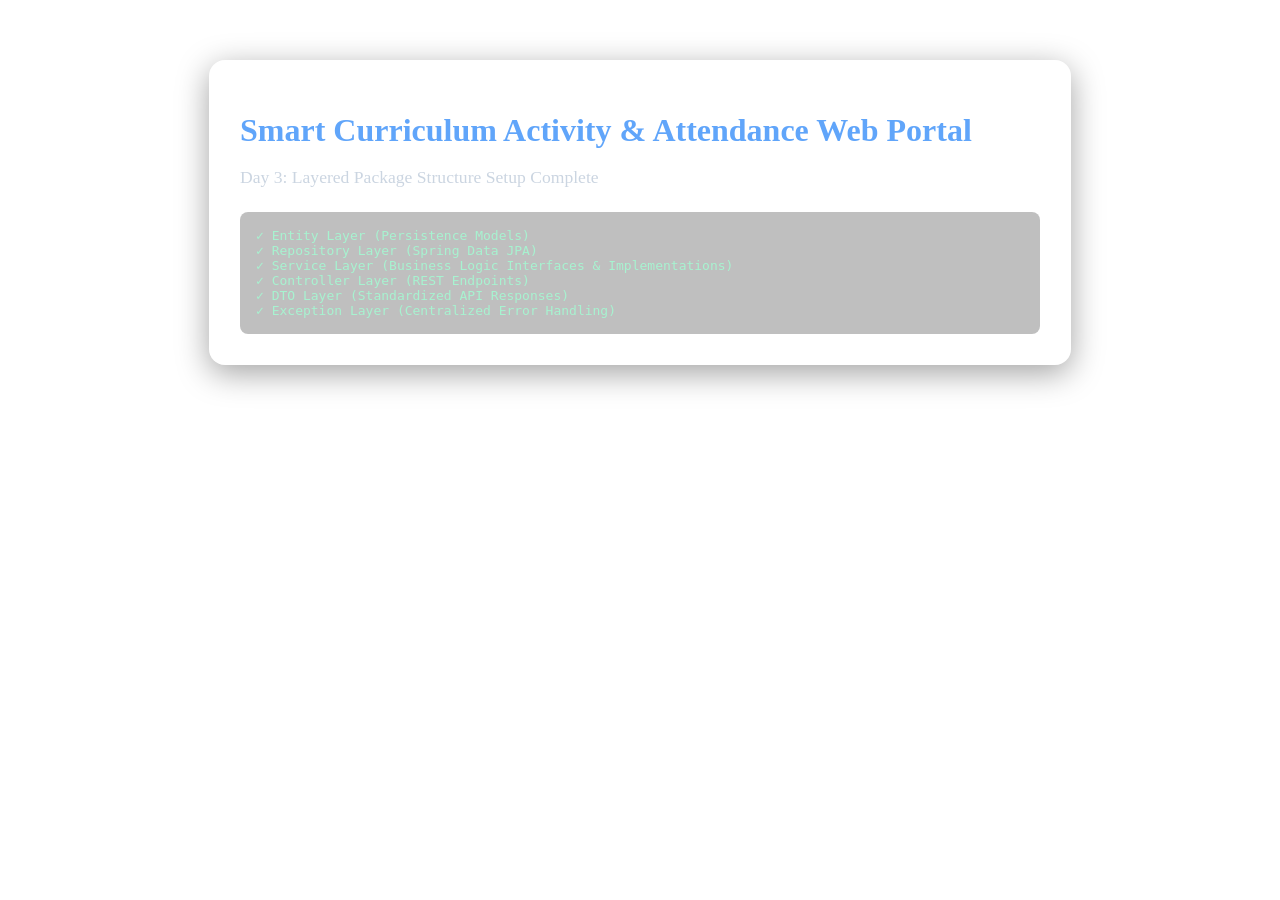
==== src/main/resources/templates/index.html @ 722de060 "Day 3: Spring Boot layered package structure setup" ====
<!DOCTYPE html>
<html lang="en">
<head>
    <meta charset="UTF-8">
    <meta name="viewport" content="width=device-width, initial-scale=1.0">
    <title>Smart Curriculum Activity & Attendance Portal</title>
    <link rel="stylesheet" href="/css/style.css">
</head>
<body>
    <div style="max-width: 800px; margin: 60px auto; padding: 30px; background: rgba(255,255,255,0.06); border-radius: 16px; border: 1px solid rgba(255,255,255,0.15); box-shadow: 0 8px 32px rgba(0,0,0,0.37);">
        <h1 style="color: #60a5fa; margin-bottom: 12px;">Smart Curriculum Activity & Attendance Web Portal</h1>
        <p style="color: #cbd5e1; margin-bottom: 24px; font-size: 1.1rem;">Day 3: Layered Package Structure Setup Complete</p>
        <div style="background: rgba(0,0,0,0.25); padding: 16px; border-radius: 8px; font-family: monospace; color: #a7f3d0;">
            ✓ Entity Layer (Persistence Models)<br>
            ✓ Repository Layer (Spring Data JPA)<br>
            ✓ Service Layer (Business Logic Interfaces & Implementations)<br>
            ✓ Controller Layer (REST Endpoints)<br>
            ✓ DTO Layer (Standardized API Responses)<br>
            ✓ Exception Layer (Centralized Error Handling)
        </div>
    </div>
    <script src="/js/app.js"></script>
</body>
</html>
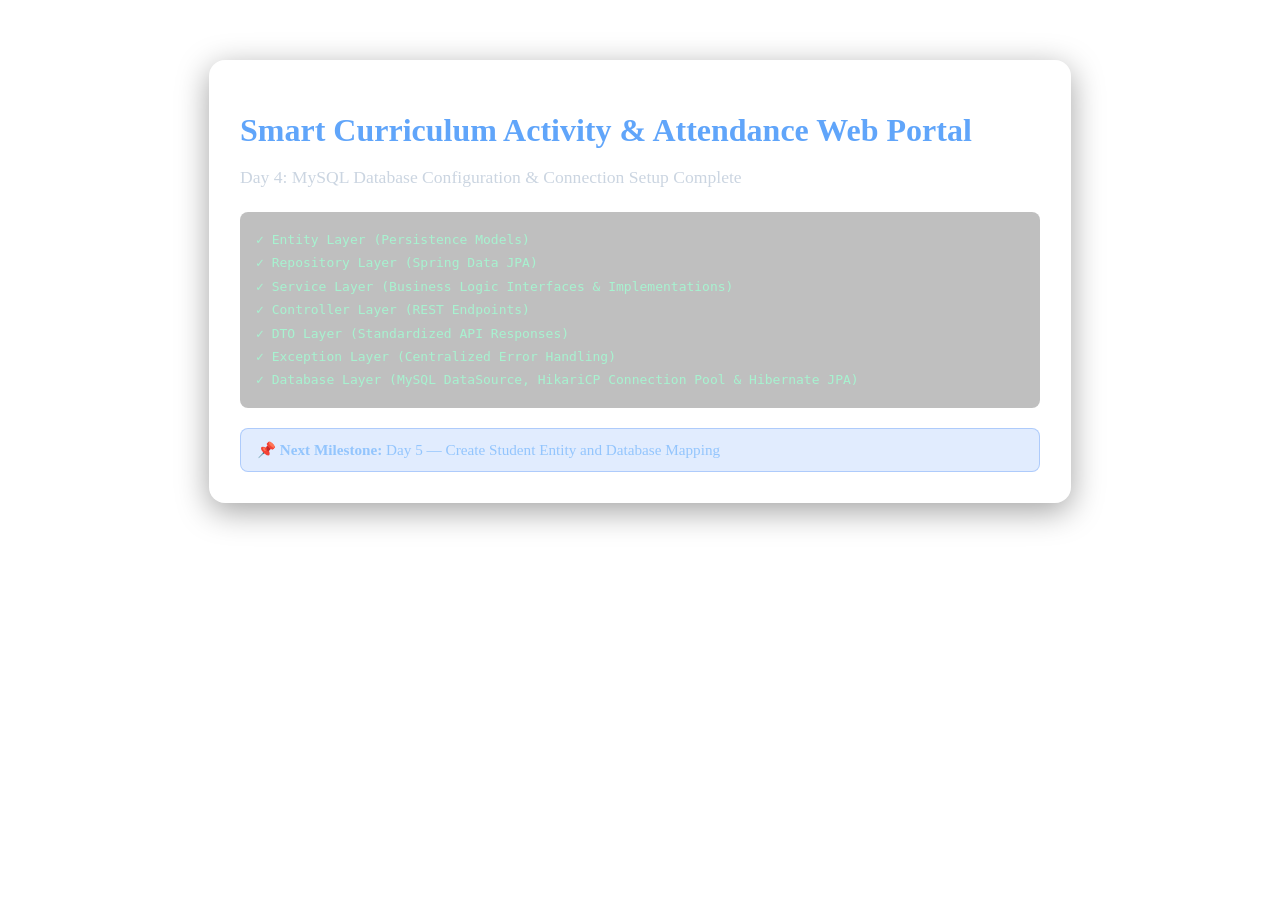
==== commit e428c140: "Day 2:MySQL Database Configuration & Connection Setup" ====
--- a/src/main/resources/templates/index.html
+++ b/src/main/resources/templates/index.html
@@ -9,14 +9,18 @@
 <body>
     <div style="max-width: 800px; margin: 60px auto; padding: 30px; background: rgba(255,255,255,0.06); border-radius: 16px; border: 1px solid rgba(255,255,255,0.15); box-shadow: 0 8px 32px rgba(0,0,0,0.37);">
         <h1 style="color: #60a5fa; margin-bottom: 12px;">Smart Curriculum Activity & Attendance Web Portal</h1>
-        <p style="color: #cbd5e1; margin-bottom: 24px; font-size: 1.1rem;">Day 3: Layered Package Structure Setup Complete</p>
-        <div style="background: rgba(0,0,0,0.25); padding: 16px; border-radius: 8px; font-family: monospace; color: #a7f3d0;">
+        <p style="color: #cbd5e1; margin-bottom: 24px; font-size: 1.1rem;">Day 4: MySQL Database Configuration & Connection Setup Complete</p>
+        <div style="background: rgba(0,0,0,0.25); padding: 16px; border-radius: 8px; font-family: monospace; color: #a7f3d0; line-height: 1.8;">
             ✓ Entity Layer (Persistence Models)<br>
             ✓ Repository Layer (Spring Data JPA)<br>
             ✓ Service Layer (Business Logic Interfaces & Implementations)<br>
             ✓ Controller Layer (REST Endpoints)<br>
             ✓ DTO Layer (Standardized API Responses)<br>
-            ✓ Exception Layer (Centralized Error Handling)
+            ✓ Exception Layer (Centralized Error Handling)<br>
+            ✓ Database Layer (MySQL DataSource, HikariCP Connection Pool & Hibernate JPA)
+        </div>
+        <div style="margin-top: 20px; padding: 12px 16px; background: rgba(59, 130, 246, 0.15); border: 1px solid rgba(59, 130, 246, 0.3); border-radius: 8px; color: #93c5fd; font-size: 0.95rem;">
+            📌 <strong>Next Milestone:</strong> Day 5 — Create Student Entity and Database Mapping
         </div>
     </div>
     <script src="/js/app.js"></script>
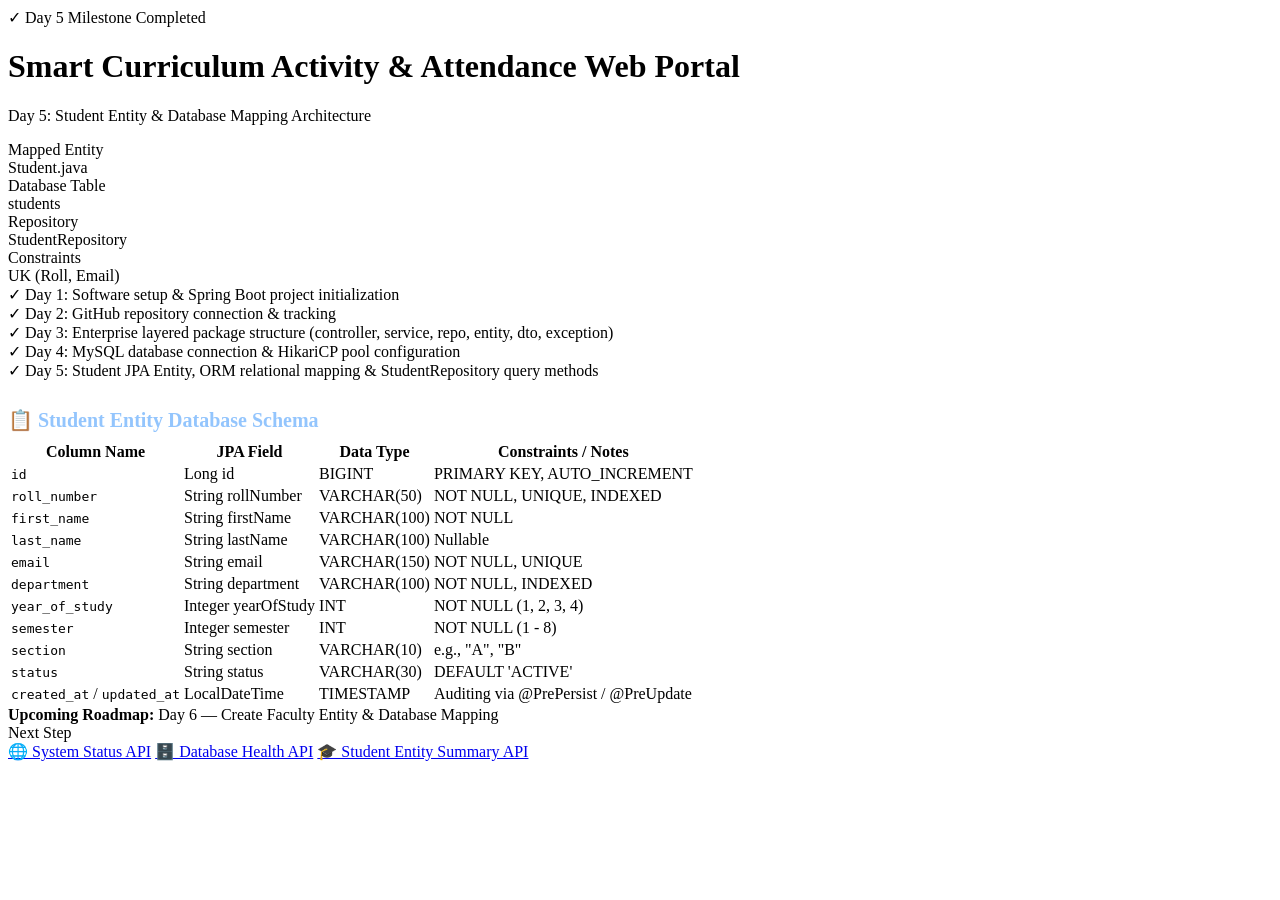
==== commit d06f337f: "Day 5: Create Student Entity and Database Mapping" ====
--- a/src/main/resources/templates/index.html
+++ b/src/main/resources/templates/index.html
@@ -3,24 +3,137 @@
 <head>
     <meta charset="UTF-8">
     <meta name="viewport" content="width=device-width, initial-scale=1.0">
-    <title>Smart Curriculum Activity & Attendance Portal</title>
+    <title>Smart Curriculum Activity & Attendance Portal - Day 5</title>
     <link rel="stylesheet" href="/css/style.css">
 </head>
 <body>
-    <div style="max-width: 800px; margin: 60px auto; padding: 30px; background: rgba(255,255,255,0.06); border-radius: 16px; border: 1px solid rgba(255,255,255,0.15); box-shadow: 0 8px 32px rgba(0,0,0,0.37);">
-        <h1 style="color: #60a5fa; margin-bottom: 12px;">Smart Curriculum Activity & Attendance Web Portal</h1>
-        <p style="color: #cbd5e1; margin-bottom: 24px; font-size: 1.1rem;">Day 4: MySQL Database Configuration & Connection Setup Complete</p>
-        <div style="background: rgba(0,0,0,0.25); padding: 16px; border-radius: 8px; font-family: monospace; color: #a7f3d0; line-height: 1.8;">
-            ✓ Entity Layer (Persistence Models)<br>
-            ✓ Repository Layer (Spring Data JPA)<br>
-            ✓ Service Layer (Business Logic Interfaces & Implementations)<br>
-            ✓ Controller Layer (REST Endpoints)<br>
-            ✓ DTO Layer (Standardized API Responses)<br>
-            ✓ Exception Layer (Centralized Error Handling)<br>
-            ✓ Database Layer (MySQL DataSource, HikariCP Connection Pool & Hibernate JPA)
-        </div>
-        <div style="margin-top: 20px; padding: 12px 16px; background: rgba(59, 130, 246, 0.15); border: 1px solid rgba(59, 130, 246, 0.3); border-radius: 8px; color: #93c5fd; font-size: 0.95rem;">
-            📌 <strong>Next Milestone:</strong> Day 5 — Create Student Entity and Database Mapping
+    <div class="container">
+        <div class="header-card">
+            <span class="badge">✓ Day 5 Milestone Completed</span>
+            <h1 class="portal-title">Smart Curriculum Activity & Attendance Web Portal</h1>
+            <p class="portal-subtitle">Day 5: Student Entity & Database Mapping Architecture</p>
+
+            <div class="stats-grid">
+                <div class="stat-item">
+                    <div class="stat-label">Mapped Entity</div>
+                    <div class="stat-value">Student.java</div>
+                </div>
+                <div class="stat-item">
+                    <div class="stat-label">Database Table</div>
+                    <div class="stat-value">students</div>
+                </div>
+                <div class="stat-item">
+                    <div class="stat-label">Repository</div>
+                    <div class="stat-value">StudentRepository</div>
+                </div>
+                <div class="stat-item">
+                    <div class="stat-label">Constraints</div>
+                    <div class="stat-value">UK (Roll, Email)</div>
+                </div>
+            </div>
+
+            <div class="status-box">
+                ✓ Day 1: Software setup & Spring Boot project initialization<br>
+                ✓ Day 2: GitHub repository connection & tracking<br>
+                ✓ Day 3: Enterprise layered package structure (controller, service, repo, entity, dto, exception)<br>
+                ✓ Day 4: MySQL database connection & HikariCP pool configuration<br>
+                ✓ Day 5: Student JPA Entity, ORM relational mapping & StudentRepository query methods
+            </div>
+
+            <h2 style="font-size: 1.25rem; color: #93c5fd; margin-top: 28px; margin-bottom: 8px;">📋 Student Entity Database Schema</h2>
+            <div class="schema-table-wrapper">
+                <table class="schema-table">
+                    <thead>
+                        <tr>
+                            <th>Column Name</th>
+                            <th>JPA Field</th>
+                            <th>Data Type</th>
+                            <th>Constraints / Notes</th>
+                        </tr>
+                    </thead>
+                    <tbody>
+                        <tr>
+                            <td><code>id</code></td>
+                            <td>Long id</td>
+                            <td><span class="chip-type">BIGINT</span></td>
+                            <td><span class="chip-constraint">PRIMARY KEY, AUTO_INCREMENT</span></td>
+                        </tr>
+                        <tr>
+                            <td><code>roll_number</code></td>
+                            <td>String rollNumber</td>
+                            <td><span class="chip-type">VARCHAR(50)</span></td>
+                            <td><span class="chip-constraint">NOT NULL, UNIQUE, INDEXED</span></td>
+                        </tr>
+                        <tr>
+                            <td><code>first_name</code></td>
+                            <td>String firstName</td>
+                            <td><span class="chip-type">VARCHAR(100)</span></td>
+                            <td><span class="chip-constraint">NOT NULL</span></td>
+                        </tr>
+                        <tr>
+                            <td><code>last_name</code></td>
+                            <td>String lastName</td>
+                            <td><span class="chip-type">VARCHAR(100)</span></td>
+                            <td>Nullable</td>
+                        </tr>
+                        <tr>
+                            <td><code>email</code></td>
+                            <td>String email</td>
+                            <td><span class="chip-type">VARCHAR(150)</span></td>
+                            <td><span class="chip-constraint">NOT NULL, UNIQUE</span></td>
+                        </tr>
+                        <tr>
+                            <td><code>department</code></td>
+                            <td>String department</td>
+                            <td><span class="chip-type">VARCHAR(100)</span></td>
+                            <td><span class="chip-constraint">NOT NULL, INDEXED</span></td>
+                        </tr>
+                        <tr>
+                            <td><code>year_of_study</code></td>
+                            <td>Integer yearOfStudy</td>
+                            <td><span class="chip-type">INT</span></td>
+                            <td><span class="chip-constraint">NOT NULL</span> (1, 2, 3, 4)</td>
+                        </tr>
+                        <tr>
+                            <td><code>semester</code></td>
+                            <td>Integer semester</td>
+                            <td><span class="chip-type">INT</span></td>
+                            <td><span class="chip-constraint">NOT NULL</span> (1 - 8)</td>
+                        </tr>
+                        <tr>
+                            <td><code>section</code></td>
+                            <td>String section</td>
+                            <td><span class="chip-type">VARCHAR(10)</span></td>
+                            <td>e.g., "A", "B"</td>
+                        </tr>
+                        <tr>
+                            <td><code>status</code></td>
+                            <td>String status</td>
+                            <td><span class="chip-type">VARCHAR(30)</span></td>
+                            <td>DEFAULT 'ACTIVE'</td>
+                        </tr>
+                        <tr>
+                            <td><code>created_at</code> / <code>updated_at</code></td>
+                            <td>LocalDateTime</td>
+                            <td><span class="chip-type">TIMESTAMP</span></td>
+                            <td>Auditing via @PrePersist / @PreUpdate</td>
+                        </tr>
+                    </tbody>
+                </table>
+            </div>
+
+            <div class="next-step-box">
+                <div>
+                    <strong>Upcoming Roadmap:</strong> Day 6 — Create Faculty Entity & Database Mapping
+                </div>
+                <span class="badge badge-next">Next Step</span>
+            </div>
+
+            <div class="api-links">
+                <a class="api-link-btn" href="/api/status" target="_blank">🌐 System Status API</a>
+                <a class="api-link-btn" href="/api/db-status" target="_blank">🗄️ Database Health API</a>
+                <a class="api-link-btn" href="/api/students/summary" target="_blank">🎓 Student Entity Summary API</a>
+            </div>
         </div>
     </div>
     <script src="/js/app.js"></script>
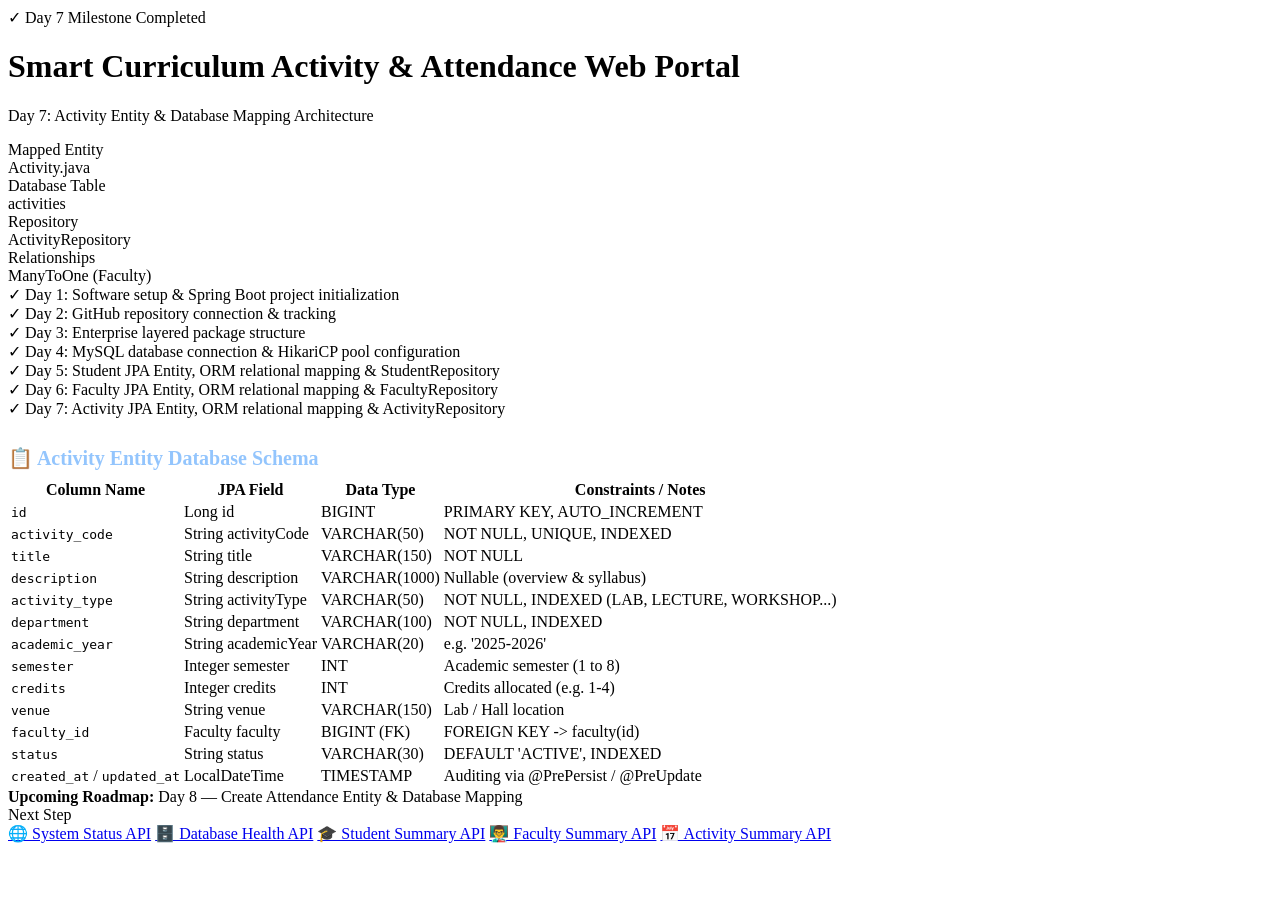
==== commit 42148160: "Day 6: Create Faculty entity and database mapping" ====
--- a/src/main/resources/templates/index.html
+++ b/src/main/resources/templates/index.html
@@ -3,44 +3,46 @@
 <head>
     <meta charset="UTF-8">
     <meta name="viewport" content="width=device-width, initial-scale=1.0">
-    <title>Smart Curriculum Activity & Attendance Portal - Day 5</title>
+    <title>Smart Curriculum Activity & Attendance Portal - Day 7</title>
     <link rel="stylesheet" href="/css/style.css">
 </head>
 <body>
     <div class="container">
         <div class="header-card">
-            <span class="badge">✓ Day 5 Milestone Completed</span>
+            <span class="badge">✓ Day 7 Milestone Completed</span>
             <h1 class="portal-title">Smart Curriculum Activity & Attendance Web Portal</h1>
-            <p class="portal-subtitle">Day 5: Student Entity & Database Mapping Architecture</p>
+            <p class="portal-subtitle">Day 7: Activity Entity & Database Mapping Architecture</p>
 
             <div class="stats-grid">
                 <div class="stat-item">
                     <div class="stat-label">Mapped Entity</div>
-                    <div class="stat-value">Student.java</div>
+                    <div class="stat-value">Activity.java</div>
                 </div>
                 <div class="stat-item">
                     <div class="stat-label">Database Table</div>
-                    <div class="stat-value">students</div>
+                    <div class="stat-value">activities</div>
                 </div>
                 <div class="stat-item">
                     <div class="stat-label">Repository</div>
-                    <div class="stat-value">StudentRepository</div>
+                    <div class="stat-value">ActivityRepository</div>
                 </div>
                 <div class="stat-item">
-                    <div class="stat-label">Constraints</div>
-                    <div class="stat-value">UK (Roll, Email)</div>
+                    <div class="stat-label">Relationships</div>
+                    <div class="stat-value">ManyToOne (Faculty)</div>
                 </div>
             </div>
 
             <div class="status-box">
                 ✓ Day 1: Software setup & Spring Boot project initialization<br>
                 ✓ Day 2: GitHub repository connection & tracking<br>
-                ✓ Day 3: Enterprise layered package structure (controller, service, repo, entity, dto, exception)<br>
+                ✓ Day 3: Enterprise layered package structure<br>
                 ✓ Day 4: MySQL database connection & HikariCP pool configuration<br>
-                ✓ Day 5: Student JPA Entity, ORM relational mapping & StudentRepository query methods
+                ✓ Day 5: Student JPA Entity, ORM relational mapping & StudentRepository<br>
+                ✓ Day 6: Faculty JPA Entity, ORM relational mapping & FacultyRepository<br>
+                ✓ Day 7: Activity JPA Entity, ORM relational mapping & ActivityRepository
             </div>
 
-            <h2 style="font-size: 1.25rem; color: #93c5fd; margin-top: 28px; margin-bottom: 8px;">📋 Student Entity Database Schema</h2>
+            <h2 style="font-size: 1.25rem; color: #93c5fd; margin-top: 28px; margin-bottom: 8px;">📋 Activity Entity Database Schema</h2>
             <div class="schema-table-wrapper">
                 <table class="schema-table">
                     <thead>
@@ -59,28 +61,28 @@
                             <td><span class="chip-constraint">PRIMARY KEY, AUTO_INCREMENT</span></td>
                         </tr>
                         <tr>
-                            <td><code>roll_number</code></td>
-                            <td>String rollNumber</td>
+                            <td><code>activity_code</code></td>
+                            <td>String activityCode</td>
                             <td><span class="chip-type">VARCHAR(50)</span></td>
                             <td><span class="chip-constraint">NOT NULL, UNIQUE, INDEXED</span></td>
                         </tr>
                         <tr>
-                            <td><code>first_name</code></td>
-                            <td>String firstName</td>
-                            <td><span class="chip-type">VARCHAR(100)</span></td>
+                            <td><code>title</code></td>
+                            <td>String title</td>
+                            <td><span class="chip-type">VARCHAR(150)</span></td>
                             <td><span class="chip-constraint">NOT NULL</span></td>
                         </tr>
                         <tr>
-                            <td><code>last_name</code></td>
-                            <td>String lastName</td>
-                            <td><span class="chip-type">VARCHAR(100)</span></td>
-                            <td>Nullable</td>
+                            <td><code>description</code></td>
+                            <td>String description</td>
+                            <td><span class="chip-type">VARCHAR(1000)</span></td>
+                            <td>Nullable (overview & syllabus)</td>
                         </tr>
                         <tr>
-                            <td><code>email</code></td>
-                            <td>String email</td>
-                            <td><span class="chip-type">VARCHAR(150)</span></td>
-                            <td><span class="chip-constraint">NOT NULL, UNIQUE</span></td>
+                            <td><code>activity_type</code></td>
+                            <td>String activityType</td>
+                            <td><span class="chip-type">VARCHAR(50)</span></td>
+                            <td><span class="chip-constraint">NOT NULL, INDEXED</span> (LAB, LECTURE, WORKSHOP...)</td>
                         </tr>
                         <tr>
                             <td><code>department</code></td>
@@ -89,28 +91,40 @@
                             <td><span class="chip-constraint">NOT NULL, INDEXED</span></td>
                         </tr>
                         <tr>
-                            <td><code>year_of_study</code></td>
-                            <td>Integer yearOfStudy</td>
-                            <td><span class="chip-type">INT</span></td>
-                            <td><span class="chip-constraint">NOT NULL</span> (1, 2, 3, 4)</td>
+                            <td><code>academic_year</code></td>
+                            <td>String academicYear</td>
+                            <td><span class="chip-type">VARCHAR(20)</span></td>
+                            <td>e.g. '2025-2026'</td>
                         </tr>
                         <tr>
                             <td><code>semester</code></td>
                             <td>Integer semester</td>
                             <td><span class="chip-type">INT</span></td>
-                            <td><span class="chip-constraint">NOT NULL</span> (1 - 8)</td>
+                            <td>Academic semester (1 to 8)</td>
                         </tr>
                         <tr>
-                            <td><code>section</code></td>
-                            <td>String section</td>
-                            <td><span class="chip-type">VARCHAR(10)</span></td>
-                            <td>e.g., "A", "B"</td>
+                            <td><code>credits</code></td>
+                            <td>Integer credits</td>
+                            <td><span class="chip-type">INT</span></td>
+                            <td>Credits allocated (e.g. 1-4)</td>
+                        </tr>
+                        <tr>
+                            <td><code>venue</code></td>
+                            <td>String venue</td>
+                            <td><span class="chip-type">VARCHAR(150)</span></td>
+                            <td>Lab / Hall location</td>
+                        </tr>
+                        <tr>
+                            <td><code>faculty_id</code></td>
+                            <td>Faculty faculty</td>
+                            <td><span class="chip-type">BIGINT (FK)</span></td>
+                            <td><span class="chip-constraint">FOREIGN KEY -&gt; faculty(id)</span></td>
                         </tr>
                         <tr>
                             <td><code>status</code></td>
                             <td>String status</td>
                             <td><span class="chip-type">VARCHAR(30)</span></td>
-                            <td>DEFAULT 'ACTIVE'</td>
+                            <td>DEFAULT 'ACTIVE', INDEXED</td>
                         </tr>
                         <tr>
                             <td><code>created_at</code> / <code>updated_at</code></td>
@@ -124,7 +138,7 @@
 
             <div class="next-step-box">
                 <div>
-                    <strong>Upcoming Roadmap:</strong> Day 6 — Create Faculty Entity & Database Mapping
+                    <strong>Upcoming Roadmap:</strong> Day 8 — Create Attendance Entity & Database Mapping
                 </div>
                 <span class="badge badge-next">Next Step</span>
             </div>
@@ -132,7 +146,9 @@
             <div class="api-links">
                 <a class="api-link-btn" href="/api/status" target="_blank">🌐 System Status API</a>
                 <a class="api-link-btn" href="/api/db-status" target="_blank">🗄️ Database Health API</a>
-                <a class="api-link-btn" href="/api/students/summary" target="_blank">🎓 Student Entity Summary API</a>
+                <a class="api-link-btn" href="/api/students/summary" target="_blank">🎓 Student Summary API</a>
+                <a class="api-link-btn" href="/api/faculty/summary" target="_blank">👨‍🏫 Faculty Summary API</a>
+                <a class="api-link-btn" href="/api/activities/summary" target="_blank">📅 Activity Summary API</a>
             </div>
         </div>
     </div>
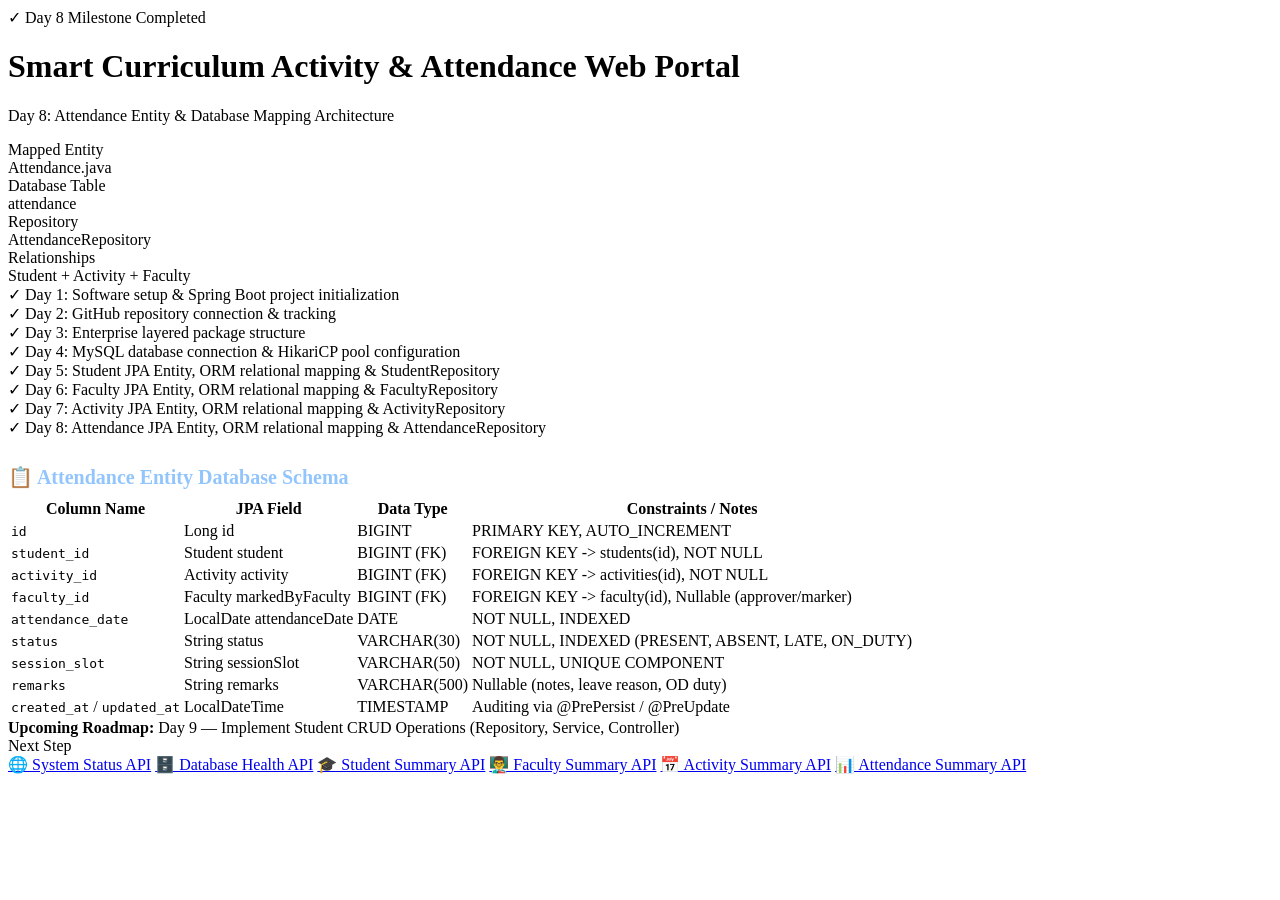
==== commit e39781a0: "Day 7: Activity Entity & Database Mapping" ====
--- a/src/main/resources/templates/index.html
+++ b/src/main/resources/templates/index.html
@@ -3,32 +3,32 @@
 <head>
     <meta charset="UTF-8">
     <meta name="viewport" content="width=device-width, initial-scale=1.0">
-    <title>Smart Curriculum Activity & Attendance Portal - Day 7</title>
+    <title>Smart Curriculum Activity & Attendance Portal - Day 8</title>
     <link rel="stylesheet" href="/css/style.css">
 </head>
 <body>
     <div class="container">
         <div class="header-card">
-            <span class="badge">✓ Day 7 Milestone Completed</span>
+            <span class="badge">✓ Day 8 Milestone Completed</span>
             <h1 class="portal-title">Smart Curriculum Activity & Attendance Web Portal</h1>
-            <p class="portal-subtitle">Day 7: Activity Entity & Database Mapping Architecture</p>
+            <p class="portal-subtitle">Day 8: Attendance Entity & Database Mapping Architecture</p>
 
             <div class="stats-grid">
                 <div class="stat-item">
                     <div class="stat-label">Mapped Entity</div>
-                    <div class="stat-value">Activity.java</div>
+                    <div class="stat-value">Attendance.java</div>
                 </div>
                 <div class="stat-item">
                     <div class="stat-label">Database Table</div>
-                    <div class="stat-value">activities</div>
+                    <div class="stat-value">attendance</div>
                 </div>
                 <div class="stat-item">
                     <div class="stat-label">Repository</div>
-                    <div class="stat-value">ActivityRepository</div>
+                    <div class="stat-value">AttendanceRepository</div>
                 </div>
                 <div class="stat-item">
                     <div class="stat-label">Relationships</div>
-                    <div class="stat-value">ManyToOne (Faculty)</div>
+                    <div class="stat-value">Student + Activity + Faculty</div>
                 </div>
             </div>
 
@@ -39,10 +39,11 @@
                 ✓ Day 4: MySQL database connection & HikariCP pool configuration<br>
                 ✓ Day 5: Student JPA Entity, ORM relational mapping & StudentRepository<br>
                 ✓ Day 6: Faculty JPA Entity, ORM relational mapping & FacultyRepository<br>
-                ✓ Day 7: Activity JPA Entity, ORM relational mapping & ActivityRepository
+                ✓ Day 7: Activity JPA Entity, ORM relational mapping & ActivityRepository<br>
+                ✓ Day 8: Attendance JPA Entity, ORM relational mapping & AttendanceRepository
             </div>
 
-            <h2 style="font-size: 1.25rem; color: #93c5fd; margin-top: 28px; margin-bottom: 8px;">📋 Activity Entity Database Schema</h2>
+            <h2 style="font-size: 1.25rem; color: #93c5fd; margin-top: 28px; margin-bottom: 8px;">📋 Attendance Entity Database Schema</h2>
             <div class="schema-table-wrapper">
                 <table class="schema-table">
                     <thead>
@@ -61,70 +62,46 @@
                             <td><span class="chip-constraint">PRIMARY KEY, AUTO_INCREMENT</span></td>
                         </tr>
                         <tr>
-                            <td><code>activity_code</code></td>
-                            <td>String activityCode</td>
-                            <td><span class="chip-type">VARCHAR(50)</span></td>
-                            <td><span class="chip-constraint">NOT NULL, UNIQUE, INDEXED</span></td>
+                            <td><code>student_id</code></td>
+                            <td>Student student</td>
+                            <td><span class="chip-type">BIGINT (FK)</span></td>
+                            <td><span class="chip-constraint">FOREIGN KEY -&gt; students(id), NOT NULL</span></td>
                         </tr>
                         <tr>
-                            <td><code>title</code></td>
-                            <td>String title</td>
-                            <td><span class="chip-type">VARCHAR(150)</span></td>
-                            <td><span class="chip-constraint">NOT NULL</span></td>
-                        </tr>
-                        <tr>
-                            <td><code>description</code></td>
-                            <td>String description</td>
-                            <td><span class="chip-type">VARCHAR(1000)</span></td>
-                            <td>Nullable (overview & syllabus)</td>
-                        </tr>
-                        <tr>
-                            <td><code>activity_type</code></td>
-                            <td>String activityType</td>
-                            <td><span class="chip-type">VARCHAR(50)</span></td>
-                            <td><span class="chip-constraint">NOT NULL, INDEXED</span> (LAB, LECTURE, WORKSHOP...)</td>
-                        </tr>
-                        <tr>
-                            <td><code>department</code></td>
-                            <td>String department</td>
-                            <td><span class="chip-type">VARCHAR(100)</span></td>
-                            <td><span class="chip-constraint">NOT NULL, INDEXED</span></td>
-                        </tr>
-                        <tr>
-                            <td><code>academic_year</code></td>
-                            <td>String academicYear</td>
-                            <td><span class="chip-type">VARCHAR(20)</span></td>
-                            <td>e.g. '2025-2026'</td>
-                        </tr>
-                        <tr>
-                            <td><code>semester</code></td>
-                            <td>Integer semester</td>
-                            <td><span class="chip-type">INT</span></td>
-                            <td>Academic semester (1 to 8)</td>
-                        </tr>
-                        <tr>
-                            <td><code>credits</code></td>
-                            <td>Integer credits</td>
-                            <td><span class="chip-type">INT</span></td>
-                            <td>Credits allocated (e.g. 1-4)</td>
-                        </tr>
-                        <tr>
-                            <td><code>venue</code></td>
-                            <td>String venue</td>
-                            <td><span class="chip-type">VARCHAR(150)</span></td>
-                            <td>Lab / Hall location</td>
+                            <td><code>activity_id</code></td>
+                            <td>Activity activity</td>
+                            <td><span class="chip-type">BIGINT (FK)</span></td>
+                            <td><span class="chip-constraint">FOREIGN KEY -&gt; activities(id), NOT NULL</span></td>
                         </tr>
                         <tr>
                             <td><code>faculty_id</code></td>
-                            <td>Faculty faculty</td>
+                            <td>Faculty markedByFaculty</td>
                             <td><span class="chip-type">BIGINT (FK)</span></td>
-                            <td><span class="chip-constraint">FOREIGN KEY -&gt; faculty(id)</span></td>
+                            <td>FOREIGN KEY -&gt; faculty(id), Nullable (approver/marker)</td>
+                        </tr>
+                        <tr>
+                            <td><code>attendance_date</code></td>
+                            <td>LocalDate attendanceDate</td>
+                            <td><span class="chip-type">DATE</span></td>
+                            <td><span class="chip-constraint">NOT NULL, INDEXED</span></td>
                         </tr>
                         <tr>
                             <td><code>status</code></td>
                             <td>String status</td>
                             <td><span class="chip-type">VARCHAR(30)</span></td>
-                            <td>DEFAULT 'ACTIVE', INDEXED</td>
+                            <td><span class="chip-constraint">NOT NULL, INDEXED</span> (PRESENT, ABSENT, LATE, ON_DUTY)</td>
+                        </tr>
+                        <tr>
+                            <td><code>session_slot</code></td>
+                            <td>String sessionSlot</td>
+                            <td><span class="chip-type">VARCHAR(50)</span></td>
+                            <td><span class="chip-constraint">NOT NULL, UNIQUE COMPONENT</span></td>
+                        </tr>
+                        <tr>
+                            <td><code>remarks</code></td>
+                            <td>String remarks</td>
+                            <td><span class="chip-type">VARCHAR(500)</span></td>
+                            <td>Nullable (notes, leave reason, OD duty)</td>
                         </tr>
                         <tr>
                             <td><code>created_at</code> / <code>updated_at</code></td>
@@ -138,7 +115,7 @@
 
             <div class="next-step-box">
                 <div>
-                    <strong>Upcoming Roadmap:</strong> Day 8 — Create Attendance Entity & Database Mapping
+                    <strong>Upcoming Roadmap:</strong> Day 9 — Implement Student CRUD Operations (Repository, Service, Controller)
                 </div>
                 <span class="badge badge-next">Next Step</span>
             </div>
@@ -149,6 +126,7 @@
                 <a class="api-link-btn" href="/api/students/summary" target="_blank">🎓 Student Summary API</a>
                 <a class="api-link-btn" href="/api/faculty/summary" target="_blank">👨‍🏫 Faculty Summary API</a>
                 <a class="api-link-btn" href="/api/activities/summary" target="_blank">📅 Activity Summary API</a>
+                <a class="api-link-btn" href="/api/attendance/summary" target="_blank">📊 Attendance Summary API</a>
             </div>
         </div>
     </div>
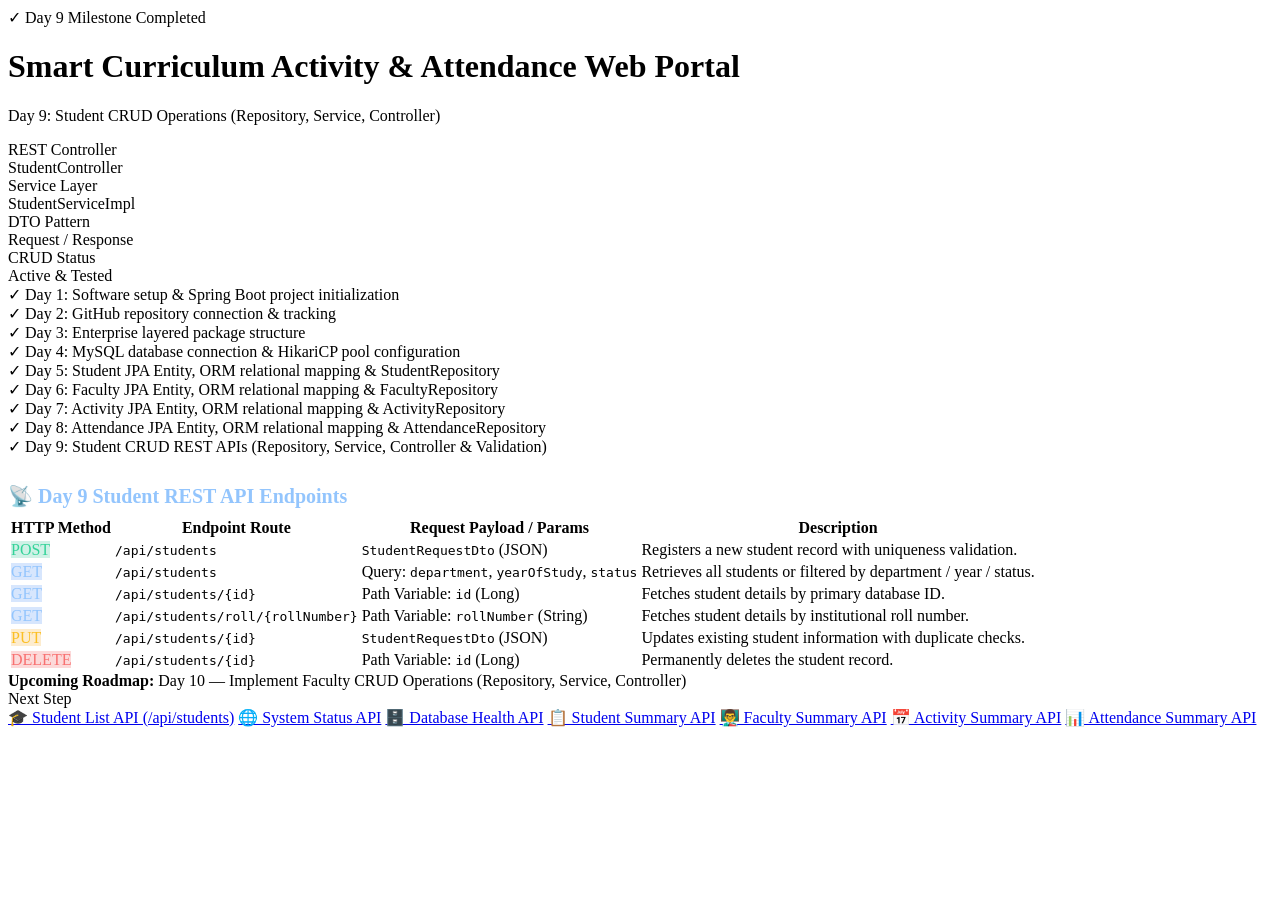
==== commit 3868b220: "Day 8: Attendence entity and database mapping" ====
--- a/src/main/resources/templates/index.html
+++ b/src/main/resources/templates/index.html
@@ -3,111 +3,94 @@
 <head>
     <meta charset="UTF-8">
     <meta name="viewport" content="width=device-width, initial-scale=1.0">
-    <title>Smart Curriculum Activity & Attendance Portal - Day 8</title>
+    <title>Smart Curriculum Activity & Attendance Portal - Day 9</title>
     <link rel="stylesheet" href="/css/style.css">
 </head>
 <body>
     <div class="container">
         <div class="header-card">
-            <span class="badge">✓ Day 8 Milestone Completed</span>
+            <span class="badge">✓ Day 9 Milestone Completed</span>
             <h1 class="portal-title">Smart Curriculum Activity & Attendance Web Portal</h1>
-            <p class="portal-subtitle">Day 8: Attendance Entity & Database Mapping Architecture</p>
+            <p class="portal-subtitle">Day 9: Student CRUD Operations (Repository, Service, Controller)</p>
 
             <div class="stats-grid">
                 <div class="stat-item">
-                    <div class="stat-label">Mapped Entity</div>
-                    <div class="stat-value">Attendance.java</div>
+                    <div class="stat-label">REST Controller</div>
+                    <div class="stat-value">StudentController</div>
                 </div>
                 <div class="stat-item">
-                    <div class="stat-label">Database Table</div>
-                    <div class="stat-value">attendance</div>
+                    <div class="stat-label">Service Layer</div>
+                    <div class="stat-value">StudentServiceImpl</div>
                 </div>
                 <div class="stat-item">
-                    <div class="stat-label">Repository</div>
-                    <div class="stat-value">AttendanceRepository</div>
+                    <div class="stat-label">DTO Pattern</div>
+                    <div class="stat-value">Request / Response</div>
                 </div>
                 <div class="stat-item">
-                    <div class="stat-label">Relationships</div>
-                    <div class="stat-value">Student + Activity + Faculty</div>
+                    <div class="stat-label">CRUD Status</div>
+                    <div class="stat-value">Active &amp; Tested</div>
                 </div>
             </div>
 
             <div class="status-box">
-                ✓ Day 1: Software setup & Spring Boot project initialization<br>
-                ✓ Day 2: GitHub repository connection & tracking<br>
+                ✓ Day 1: Software setup &amp; Spring Boot project initialization<br>
+                ✓ Day 2: GitHub repository connection &amp; tracking<br>
                 ✓ Day 3: Enterprise layered package structure<br>
-                ✓ Day 4: MySQL database connection & HikariCP pool configuration<br>
-                ✓ Day 5: Student JPA Entity, ORM relational mapping & StudentRepository<br>
-                ✓ Day 6: Faculty JPA Entity, ORM relational mapping & FacultyRepository<br>
-                ✓ Day 7: Activity JPA Entity, ORM relational mapping & ActivityRepository<br>
-                ✓ Day 8: Attendance JPA Entity, ORM relational mapping & AttendanceRepository
+                ✓ Day 4: MySQL database connection &amp; HikariCP pool configuration<br>
+                ✓ Day 5: Student JPA Entity, ORM relational mapping &amp; StudentRepository<br>
+                ✓ Day 6: Faculty JPA Entity, ORM relational mapping &amp; FacultyRepository<br>
+                ✓ Day 7: Activity JPA Entity, ORM relational mapping &amp; ActivityRepository<br>
+                ✓ Day 8: Attendance JPA Entity, ORM relational mapping &amp; AttendanceRepository<br>
+                ✓ Day 9: Student CRUD REST APIs (Repository, Service, Controller &amp; Validation)
             </div>
 
-            <h2 style="font-size: 1.25rem; color: #93c5fd; margin-top: 28px; margin-bottom: 8px;">📋 Attendance Entity Database Schema</h2>
+            <h2 style="font-size: 1.25rem; color: #93c5fd; margin-top: 28px; margin-bottom: 8px;">📡 Day 9 Student REST API Endpoints</h2>
             <div class="schema-table-wrapper">
                 <table class="schema-table">
                     <thead>
                         <tr>
-                            <th>Column Name</th>
-                            <th>JPA Field</th>
-                            <th>Data Type</th>
-                            <th>Constraints / Notes</th>
+                            <th>HTTP Method</th>
+                            <th>Endpoint Route</th>
+                            <th>Request Payload / Params</th>
+                            <th>Description</th>
                         </tr>
                     </thead>
                     <tbody>
                         <tr>
-                            <td><code>id</code></td>
-                            <td>Long id</td>
-                            <td><span class="chip-type">BIGINT</span></td>
-                            <td><span class="chip-constraint">PRIMARY KEY, AUTO_INCREMENT</span></td>
+                            <td><span class="chip-type" style="background: rgba(16, 185, 129, 0.2); color: #34d399;">POST</span></td>
+                            <td><code>/api/students</code></td>
+                            <td><code>StudentRequestDto</code> (JSON)</td>
+                            <td>Registers a new student record with uniqueness validation.</td>
                         </tr>
                         <tr>
-                            <td><code>student_id</code></td>
-                            <td>Student student</td>
-                            <td><span class="chip-type">BIGINT (FK)</span></td>
-                            <td><span class="chip-constraint">FOREIGN KEY -&gt; students(id), NOT NULL</span></td>
+                            <td><span class="chip-type" style="background: rgba(59, 130, 246, 0.2); color: #93c5fd;">GET</span></td>
+                            <td><code>/api/students</code></td>
+                            <td>Query: <code>department</code>, <code>yearOfStudy</code>, <code>status</code></td>
+                            <td>Retrieves all students or filtered by department / year / status.</td>
                         </tr>
                         <tr>
-                            <td><code>activity_id</code></td>
-                            <td>Activity activity</td>
-                            <td><span class="chip-type">BIGINT (FK)</span></td>
-                            <td><span class="chip-constraint">FOREIGN KEY -&gt; activities(id), NOT NULL</span></td>
+                            <td><span class="chip-type" style="background: rgba(59, 130, 246, 0.2); color: #93c5fd;">GET</span></td>
+                            <td><code>/api/students/{id}</code></td>
+                            <td>Path Variable: <code>id</code> (Long)</td>
+                            <td>Fetches student details by primary database ID.</td>
                         </tr>
                         <tr>
-                            <td><code>faculty_id</code></td>
-                            <td>Faculty markedByFaculty</td>
-                            <td><span class="chip-type">BIGINT (FK)</span></td>
-                            <td>FOREIGN KEY -&gt; faculty(id), Nullable (approver/marker)</td>
+                            <td><span class="chip-type" style="background: rgba(59, 130, 246, 0.2); color: #93c5fd;">GET</span></td>
+                            <td><code>/api/students/roll/{rollNumber}</code></td>
+                            <td>Path Variable: <code>rollNumber</code> (String)</td>
+                            <td>Fetches student details by institutional roll number.</td>
                         </tr>
                         <tr>
-                            <td><code>attendance_date</code></td>
-                            <td>LocalDate attendanceDate</td>
-                            <td><span class="chip-type">DATE</span></td>
-                            <td><span class="chip-constraint">NOT NULL, INDEXED</span></td>
+                            <td><span class="chip-type" style="background: rgba(245, 158, 11, 0.2); color: #fbbf24;">PUT</span></td>
+                            <td><code>/api/students/{id}</code></td>
+                            <td><code>StudentRequestDto</code> (JSON)</td>
+                            <td>Updates existing student information with duplicate checks.</td>
                         </tr>
                         <tr>
-                            <td><code>status</code></td>
-                            <td>String status</td>
-                            <td><span class="chip-type">VARCHAR(30)</span></td>
-                            <td><span class="chip-constraint">NOT NULL, INDEXED</span> (PRESENT, ABSENT, LATE, ON_DUTY)</td>
-                        </tr>
-                        <tr>
-                            <td><code>session_slot</code></td>
-                            <td>String sessionSlot</td>
-                            <td><span class="chip-type">VARCHAR(50)</span></td>
-                            <td><span class="chip-constraint">NOT NULL, UNIQUE COMPONENT</span></td>
-                        </tr>
-                        <tr>
-                            <td><code>remarks</code></td>
-                            <td>String remarks</td>
-                            <td><span class="chip-type">VARCHAR(500)</span></td>
-                            <td>Nullable (notes, leave reason, OD duty)</td>
-                        </tr>
-                        <tr>
-                            <td><code>created_at</code> / <code>updated_at</code></td>
-                            <td>LocalDateTime</td>
-                            <td><span class="chip-type">TIMESTAMP</span></td>
-                            <td>Auditing via @PrePersist / @PreUpdate</td>
+                            <td><span class="chip-type" style="background: rgba(239, 68, 68, 0.2); color: #f87171;">DELETE</span></td>
+                            <td><code>/api/students/{id}</code></td>
+                            <td>Path Variable: <code>id</code> (Long)</td>
+                            <td>Permanently deletes the student record.</td>
                         </tr>
                     </tbody>
                 </table>
@@ -115,15 +98,16 @@
 
             <div class="next-step-box">
                 <div>
-                    <strong>Upcoming Roadmap:</strong> Day 9 — Implement Student CRUD Operations (Repository, Service, Controller)
+                    <strong>Upcoming Roadmap:</strong> Day 10 — Implement Faculty CRUD Operations (Repository, Service, Controller)
                 </div>
                 <span class="badge badge-next">Next Step</span>
             </div>
 
             <div class="api-links">
+                <a class="api-link-btn" href="/api/students" target="_blank">🎓 Student List API (/api/students)</a>
                 <a class="api-link-btn" href="/api/status" target="_blank">🌐 System Status API</a>
                 <a class="api-link-btn" href="/api/db-status" target="_blank">🗄️ Database Health API</a>
-                <a class="api-link-btn" href="/api/students/summary" target="_blank">🎓 Student Summary API</a>
+                <a class="api-link-btn" href="/api/students/summary" target="_blank">📋 Student Summary API</a>
                 <a class="api-link-btn" href="/api/faculty/summary" target="_blank">👨‍🏫 Faculty Summary API</a>
                 <a class="api-link-btn" href="/api/activities/summary" target="_blank">📅 Activity Summary API</a>
                 <a class="api-link-btn" href="/api/attendance/summary" target="_blank">📊 Attendance Summary API</a>
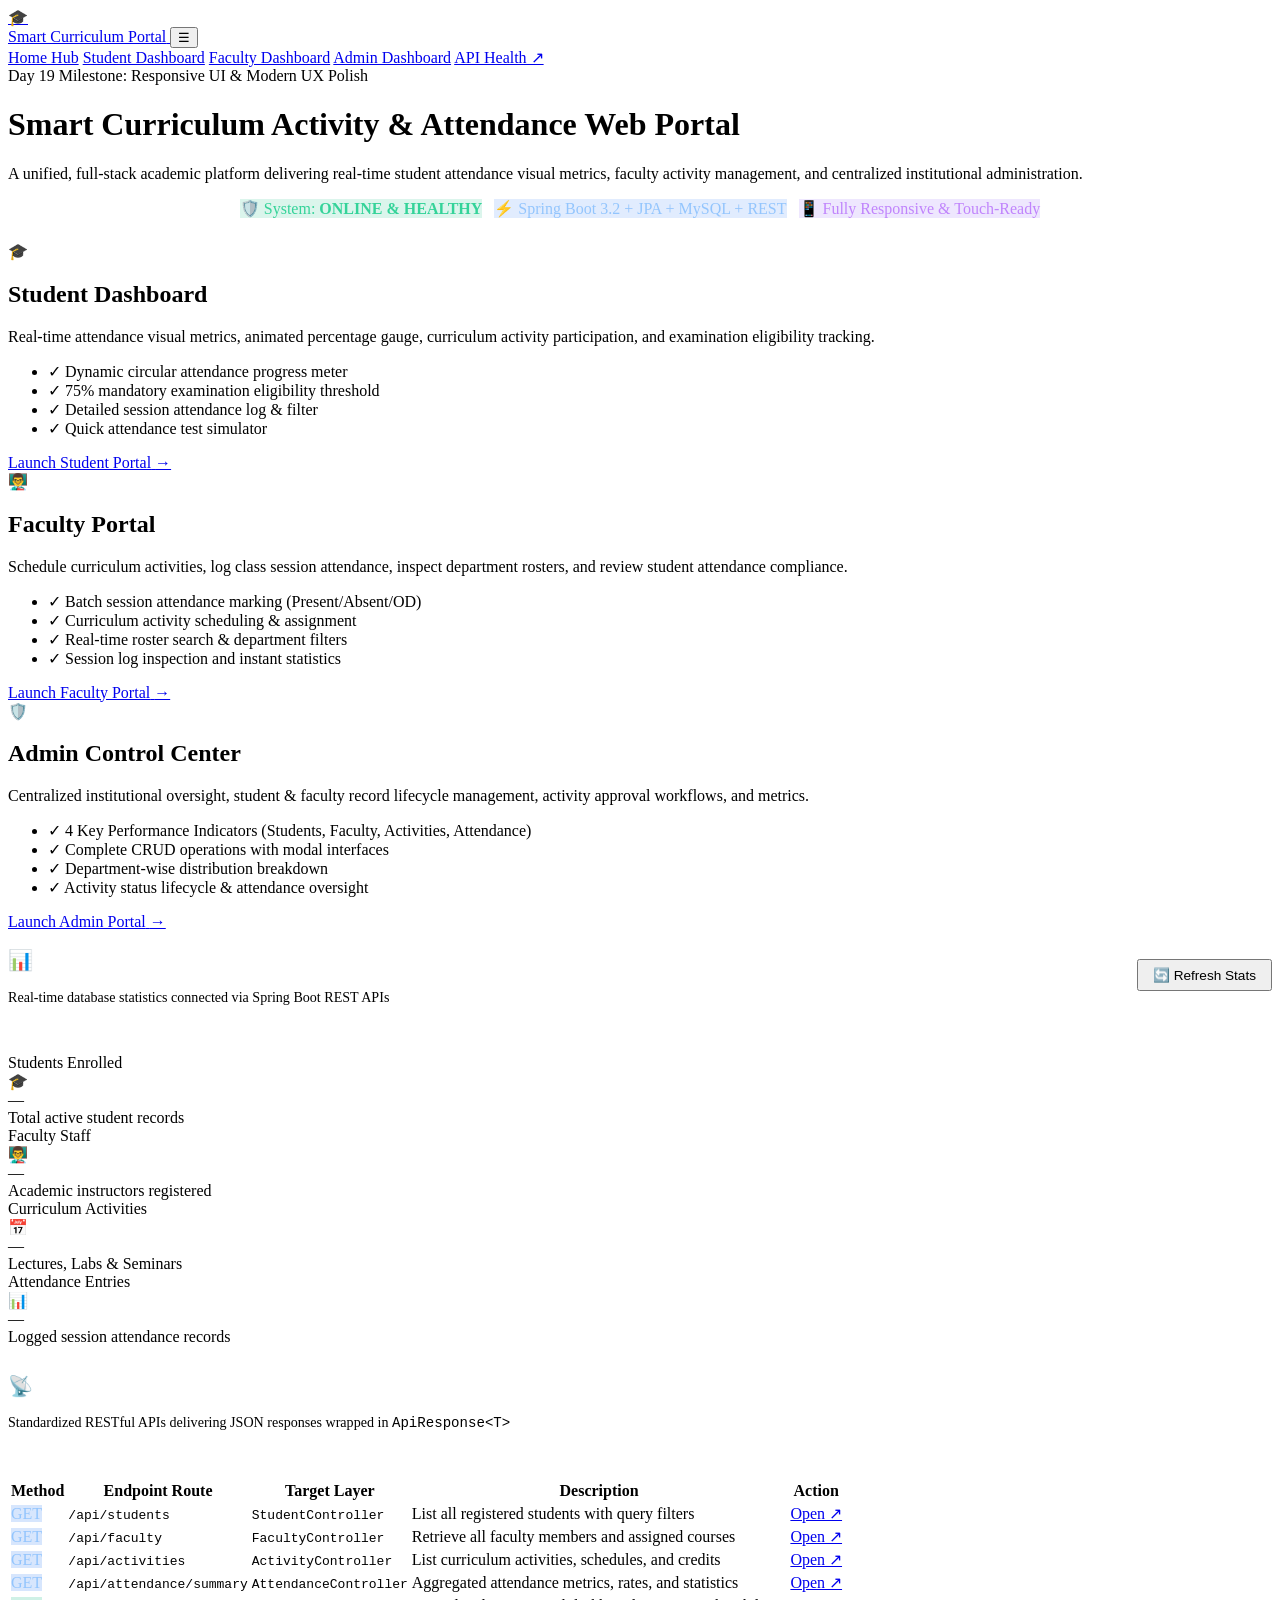
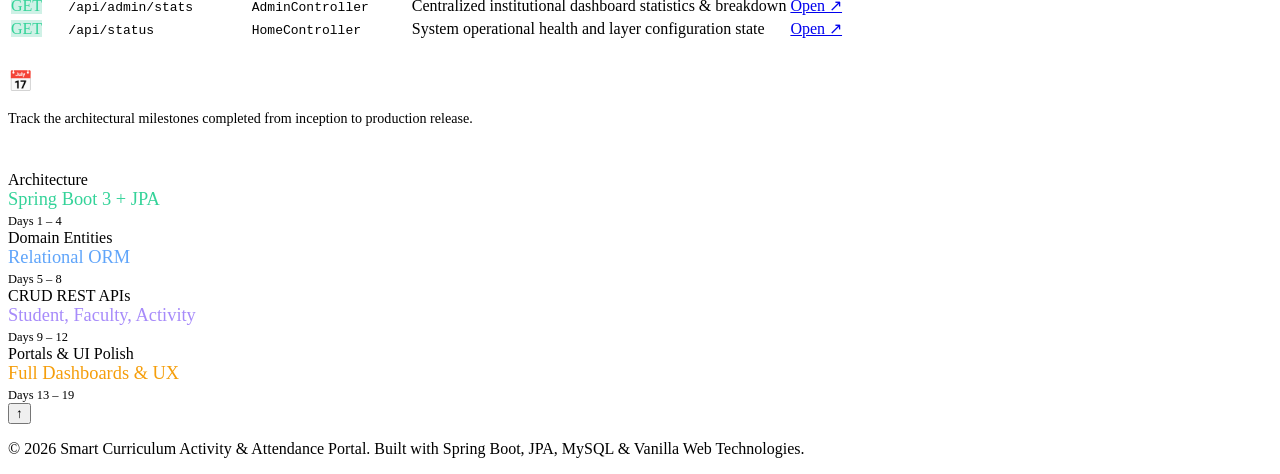
==== commit 99f1fad2: "Day 19: Polish UI design, responsiveness, and user experience" ====
--- a/src/main/resources/templates/index.html
+++ b/src/main/resources/templates/index.html
@@ -3,117 +3,288 @@
 <head>
     <meta charset="UTF-8">
     <meta name="viewport" content="width=device-width, initial-scale=1.0">
-    <title>Smart Curriculum Activity & Attendance Portal - Day 9</title>
+    <title>Smart Curriculum Activity &amp; Attendance Web Portal</title>
+    <meta name="description" content="Next-generation academic portal for real-time attendance analytics, curriculum activity tracking, and institutional administration.">
     <link rel="stylesheet" href="/css/style.css">
 </head>
 <body>
+
+    <!-- Responsive Navigation Header -->
+    <nav class="nav-bar">
+        <a href="/home" class="nav-brand">
+            <div class="nav-logo-icon">🎓</div>
+            <span>Smart Curriculum Portal</span>
+        </a>
+        <button id="navToggleBtn" class="nav-toggle-btn" aria-label="Toggle navigation">
+            <span id="navToggleIcon">☰</span>
+        </button>
+        <div id="navLinks" class="nav-links">
+            <a href="/home" class="nav-link active">Home Hub</a>
+            <a href="/student" class="nav-link">Student Dashboard</a>
+            <a href="/faculty" class="nav-link">Faculty Dashboard</a>
+            <a href="/admin" class="nav-link">Admin Dashboard</a>
+            <a href="/api/status" class="nav-link" target="_blank">API Health ↗</a>
+        </div>
+    </nav>
+
     <div class="container">
-        <div class="header-card">
-            <span class="badge">✓ Day 9 Milestone Completed</span>
-            <h1 class="portal-title">Smart Curriculum Activity & Attendance Web Portal</h1>
-            <p class="portal-subtitle">Day 9: Student CRUD Operations (Repository, Service, Controller)</p>
-
-            <div class="stats-grid">
-                <div class="stat-item">
-                    <div class="stat-label">REST Controller</div>
-                    <div class="stat-value">StudentController</div>
-                </div>
-                <div class="stat-item">
-                    <div class="stat-label">Service Layer</div>
-                    <div class="stat-value">StudentServiceImpl</div>
-                </div>
-                <div class="stat-item">
-                    <div class="stat-label">DTO Pattern</div>
-                    <div class="stat-value">Request / Response</div>
-                </div>
-                <div class="stat-item">
-                    <div class="stat-label">CRUD Status</div>
-                    <div class="stat-value">Active &amp; Tested</div>
-                </div>
-            </div>
-
-            <div class="status-box">
-                ✓ Day 1: Software setup &amp; Spring Boot project initialization<br>
-                ✓ Day 2: GitHub repository connection &amp; tracking<br>
-                ✓ Day 3: Enterprise layered package structure<br>
-                ✓ Day 4: MySQL database connection &amp; HikariCP pool configuration<br>
-                ✓ Day 5: Student JPA Entity, ORM relational mapping &amp; StudentRepository<br>
-                ✓ Day 6: Faculty JPA Entity, ORM relational mapping &amp; FacultyRepository<br>
-                ✓ Day 7: Activity JPA Entity, ORM relational mapping &amp; ActivityRepository<br>
-                ✓ Day 8: Attendance JPA Entity, ORM relational mapping &amp; AttendanceRepository<br>
-                ✓ Day 9: Student CRUD REST APIs (Repository, Service, Controller &amp; Validation)
-            </div>
-
-            <h2 style="font-size: 1.25rem; color: #93c5fd; margin-top: 28px; margin-bottom: 8px;">📡 Day 9 Student REST API Endpoints</h2>
-            <div class="schema-table-wrapper">
+        <!-- Hero Section -->
+        <div class="hub-hero">
+            <div class="hub-hero-badge">
+                <span class="pulse-dot"></span>
+                <span>Day 19 Milestone: Responsive UI &amp; Modern UX Polish</span>
+            </div>
+            <h1 class="hub-title">Smart Curriculum Activity &amp; Attendance Web Portal</h1>
+            <p class="hub-description">
+                A unified, full-stack academic platform delivering real-time student attendance visual metrics, 
+                faculty activity management, and centralized institutional administration.
+            </p>
+            <div style="display: flex; justify-content: center; gap: 12px; flex-wrap: wrap; margin-bottom: 24px;">
+                <span class="badge" style="background: rgba(16, 185, 129, 0.15); color: #34d399; border-color: rgba(16, 185, 129, 0.3);">
+                    🛡️ System: <strong id="hubSystemStatus">ONLINE &amp; HEALTHY</strong>
+                </span>
+                <span class="badge" style="background: rgba(59, 130, 246, 0.15); color: #93c5fd; border-color: rgba(59, 130, 246, 0.3);">
+                    ⚡ Spring Boot 3.2 + JPA + MySQL + REST
+                </span>
+                <span class="badge" style="background: rgba(139, 92, 246, 0.15); color: #c084fc; border-color: rgba(139, 92, 246, 0.3);">
+                    📱 Fully Responsive &amp; Touch-Ready
+                </span>
+            </div>
+        </div>
+
+        <!-- 3 Interactive Dashboard Launch Cards -->
+        <div class="hub-roles-grid">
+            <!-- Student Portal Card -->
+            <div class="hub-card card-student">
+                <div>
+                    <div class="hub-card-icon">🎓</div>
+                    <h2 class="hub-card-title">Student Dashboard</h2>
+                    <p class="hub-card-desc">
+                        Real-time attendance visual metrics, animated percentage gauge, curriculum activity participation, and examination eligibility tracking.
+                    </p>
+                    <ul class="hub-features-list">
+                        <li><span>✓</span> Dynamic circular attendance progress meter</li>
+                        <li><span>✓</span> 75% mandatory examination eligibility threshold</li>
+                        <li><span>✓</span> Detailed session attendance log &amp; filter</li>
+                        <li><span>✓</span> Quick attendance test simulator</li>
+                    </ul>
+                </div>
+                <div>
+                    <a href="/student" class="hub-card-btn">
+                        <span>Launch Student Portal</span>
+                        <span>→</span>
+                    </a>
+                </div>
+            </div>
+
+            <!-- Faculty Portal Card -->
+            <div class="hub-card card-faculty">
+                <div>
+                    <div class="hub-card-icon">👨‍🏫</div>
+                    <h2 class="hub-card-title">Faculty Portal</h2>
+                    <p class="hub-card-desc">
+                        Schedule curriculum activities, log class session attendance, inspect department rosters, and review student attendance compliance.
+                    </p>
+                    <ul class="hub-features-list">
+                        <li><span>✓</span> Batch session attendance marking (Present/Absent/OD)</li>
+                        <li><span>✓</span> Curriculum activity scheduling &amp; assignment</li>
+                        <li><span>✓</span> Real-time roster search &amp; department filters</li>
+                        <li><span>✓</span> Session log inspection and instant statistics</li>
+                    </ul>
+                </div>
+                <div>
+                    <a href="/faculty" class="hub-card-btn">
+                        <span>Launch Faculty Portal</span>
+                        <span>→</span>
+                    </a>
+                </div>
+            </div>
+
+            <!-- Admin Portal Card -->
+            <div class="hub-card card-admin">
+                <div>
+                    <div class="hub-card-icon">🛡️</div>
+                    <h2 class="hub-card-title">Admin Control Center</h2>
+                    <p class="hub-card-desc">
+                        Centralized institutional oversight, student &amp; faculty record lifecycle management, activity approval workflows, and metrics.
+                    </p>
+                    <ul class="hub-features-list">
+                        <li><span>✓</span> 4 Key Performance Indicators (Students, Faculty, Activities, Attendance)</li>
+                        <li><span>✓</span> Complete CRUD operations with modal interfaces</li>
+                        <li><span>✓</span> Department-wise distribution breakdown</li>
+                        <li><span>✓</span> Activity status lifecycle &amp; attendance oversight</li>
+                    </ul>
+                </div>
+                <div>
+                    <a href="/admin" class="hub-card-btn">
+                        <span>Launch Admin Portal</span>
+                        <span>→</span>
+                    </a>
+                </div>
+            </div>
+        </div>
+
+        <!-- Live KPI Overview Section -->
+        <div class="section-card" style="margin-bottom: 28px;">
+            <div class="section-header" style="border-bottom: 1px solid var(--border-subtle); padding-bottom: 14px; margin-bottom: 20px;">
+                <div style="display: flex; align-items: center; justify-content: space-between; flex-wrap: wrap; gap: 10px;">
+                    <div>
+                        <h2 style="font-size: 1.25rem; font-family: var(--font-heading); color: #ffffff;">📊 Live Portal Metrics</h2>
+                        <p style="font-size: 0.88rem; color: var(--text-muted); margin-top: 2px;">Real-time database statistics connected via Spring Boot REST APIs</p>
+                    </div>
+                    <button id="btnRefreshHubStats" class="btn-secondary" style="padding: 6px 14px; font-size: 0.85rem;">
+                        <span>🔄</span> Refresh Stats
+                    </button>
+                </div>
+            </div>
+
+            <div class="kpi-cards-grid">
+                <div class="kpi-card card-interactive">
+                    <div class="kpi-top">
+                        <span class="kpi-title">Students Enrolled</span>
+                        <div class="kpi-icon blue">🎓</div>
+                    </div>
+                    <div id="hubTotalStudents" class="kpi-val">—</div>
+                    <div class="kpi-desc">Total active student records</div>
+                </div>
+
+                <div class="kpi-card card-interactive">
+                    <div class="kpi-top">
+                        <span class="kpi-title">Faculty Staff</span>
+                        <div class="kpi-icon purple">👨‍🏫</div>
+                    </div>
+                    <div id="hubTotalFaculty" class="kpi-val">—</div>
+                    <div class="kpi-desc">Academic instructors registered</div>
+                </div>
+
+                <div class="kpi-card card-interactive">
+                    <div class="kpi-top">
+                        <span class="kpi-title">Curriculum Activities</span>
+                        <div class="kpi-icon green">📅</div>
+                    </div>
+                    <div id="hubTotalActivities" class="kpi-val">—</div>
+                    <div class="kpi-desc">Lectures, Labs &amp; Seminars</div>
+                </div>
+
+                <div class="kpi-card card-interactive">
+                    <div class="kpi-top">
+                        <span class="kpi-title">Attendance Entries</span>
+                        <div class="kpi-icon amber">📊</div>
+                    </div>
+                    <div id="hubTotalAttendance" class="kpi-val">—</div>
+                    <div class="kpi-desc">Logged session attendance records</div>
+                </div>
+            </div>
+        </div>
+
+        <!-- REST API Explorer & Quick Links -->
+        <div class="section-card" style="margin-bottom: 28px;">
+            <div class="section-header" style="border-bottom: 1px solid var(--border-subtle); padding-bottom: 14px; margin-bottom: 20px;">
+                <h2 style="font-size: 1.25rem; font-family: var(--font-heading); color: #ffffff;">📡 Core REST API Endpoints</h2>
+                <p style="font-size: 0.88rem; color: var(--text-muted); margin-top: 2px;">Standardized RESTful APIs delivering JSON responses wrapped in <code>ApiResponse&lt;T&gt;</code></p>
+            </div>
+
+            <div class="table-responsive">
                 <table class="schema-table">
                     <thead>
                         <tr>
-                            <th>HTTP Method</th>
+                            <th>Method</th>
                             <th>Endpoint Route</th>
-                            <th>Request Payload / Params</th>
+                            <th>Target Layer</th>
                             <th>Description</th>
+                            <th>Action</th>
                         </tr>
                     </thead>
                     <tbody>
                         <tr>
-                            <td><span class="chip-type" style="background: rgba(16, 185, 129, 0.2); color: #34d399;">POST</span></td>
+                            <td><span class="chip-type" style="background: rgba(59, 130, 246, 0.2); color: #93c5fd;">GET</span></td>
                             <td><code>/api/students</code></td>
-                            <td><code>StudentRequestDto</code> (JSON)</td>
-                            <td>Registers a new student record with uniqueness validation.</td>
-                        </tr>
-                        <tr>
-                            <td><span class="chip-type" style="background: rgba(59, 130, 246, 0.2); color: #93c5fd;">GET</span></td>
-                            <td><code>/api/students</code></td>
-                            <td>Query: <code>department</code>, <code>yearOfStudy</code>, <code>status</code></td>
-                            <td>Retrieves all students or filtered by department / year / status.</td>
-                        </tr>
-                        <tr>
-                            <td><span class="chip-type" style="background: rgba(59, 130, 246, 0.2); color: #93c5fd;">GET</span></td>
-                            <td><code>/api/students/{id}</code></td>
-                            <td>Path Variable: <code>id</code> (Long)</td>
-                            <td>Fetches student details by primary database ID.</td>
-                        </tr>
-                        <tr>
-                            <td><span class="chip-type" style="background: rgba(59, 130, 246, 0.2); color: #93c5fd;">GET</span></td>
-                            <td><code>/api/students/roll/{rollNumber}</code></td>
-                            <td>Path Variable: <code>rollNumber</code> (String)</td>
-                            <td>Fetches student details by institutional roll number.</td>
-                        </tr>
-                        <tr>
-                            <td><span class="chip-type" style="background: rgba(245, 158, 11, 0.2); color: #fbbf24;">PUT</span></td>
-                            <td><code>/api/students/{id}</code></td>
-                            <td><code>StudentRequestDto</code> (JSON)</td>
-                            <td>Updates existing student information with duplicate checks.</td>
-                        </tr>
-                        <tr>
-                            <td><span class="chip-type" style="background: rgba(239, 68, 68, 0.2); color: #f87171;">DELETE</span></td>
-                            <td><code>/api/students/{id}</code></td>
-                            <td>Path Variable: <code>id</code> (Long)</td>
-                            <td>Permanently deletes the student record.</td>
+                            <td><code>StudentController</code></td>
+                            <td>List all registered students with query filters</td>
+                            <td><a href="/api/students" target="_blank" class="copy-btn">Open ↗</a></td>
+                        </tr>
+                        <tr>
+                            <td><span class="chip-type" style="background: rgba(59, 130, 246, 0.2); color: #93c5fd;">GET</span></td>
+                            <td><code>/api/faculty</code></td>
+                            <td><code>FacultyController</code></td>
+                            <td>Retrieve all faculty members and assigned courses</td>
+                            <td><a href="/api/faculty" target="_blank" class="copy-btn">Open ↗</a></td>
+                        </tr>
+                        <tr>
+                            <td><span class="chip-type" style="background: rgba(59, 130, 246, 0.2); color: #93c5fd;">GET</span></td>
+                            <td><code>/api/activities</code></td>
+                            <td><code>ActivityController</code></td>
+                            <td>List curriculum activities, schedules, and credits</td>
+                            <td><a href="/api/activities" target="_blank" class="copy-btn">Open ↗</a></td>
+                        </tr>
+                        <tr>
+                            <td><span class="chip-type" style="background: rgba(59, 130, 246, 0.2); color: #93c5fd;">GET</span></td>
+                            <td><code>/api/attendance/summary</code></td>
+                            <td><code>AttendanceController</code></td>
+                            <td>Aggregated attendance metrics, rates, and statistics</td>
+                            <td><a href="/api/attendance/summary" target="_blank" class="copy-btn">Open ↗</a></td>
+                        </tr>
+                        <tr>
+                            <td><span class="chip-type" style="background: rgba(16, 185, 129, 0.2); color: #34d399;">GET</span></td>
+                            <td><code>/api/admin/stats</code></td>
+                            <td><code>AdminController</code></td>
+                            <td>Centralized institutional dashboard statistics &amp; breakdown</td>
+                            <td><a href="/api/admin/stats" target="_blank" class="copy-btn">Open ↗</a></td>
+                        </tr>
+                        <tr>
+                            <td><span class="chip-type" style="background: rgba(16, 185, 129, 0.2); color: #34d399;">GET</span></td>
+                            <td><code>/api/status</code></td>
+                            <td><code>HomeController</code></td>
+                            <td>System operational health and layer configuration state</td>
+                            <td><a href="/api/status" target="_blank" class="copy-btn">Open ↗</a></td>
                         </tr>
                     </tbody>
                 </table>
             </div>
-
-            <div class="next-step-box">
-                <div>
-                    <strong>Upcoming Roadmap:</strong> Day 10 — Implement Faculty CRUD Operations (Repository, Service, Controller)
-                </div>
-                <span class="badge badge-next">Next Step</span>
-            </div>
-
-            <div class="api-links">
-                <a class="api-link-btn" href="/api/students" target="_blank">🎓 Student List API (/api/students)</a>
-                <a class="api-link-btn" href="/api/status" target="_blank">🌐 System Status API</a>
-                <a class="api-link-btn" href="/api/db-status" target="_blank">🗄️ Database Health API</a>
-                <a class="api-link-btn" href="/api/students/summary" target="_blank">📋 Student Summary API</a>
-                <a class="api-link-btn" href="/api/faculty/summary" target="_blank">👨‍🏫 Faculty Summary API</a>
-                <a class="api-link-btn" href="/api/activities/summary" target="_blank">📅 Activity Summary API</a>
-                <a class="api-link-btn" href="/api/attendance/summary" target="_blank">📊 Attendance Summary API</a>
+        </div>
+
+        <!-- 20-Day Roadmap Summary -->
+        <div class="section-card">
+            <div class="section-header" style="border-bottom: 1px solid var(--border-subtle); padding-bottom: 14px; margin-bottom: 16px;">
+                <h2 style="font-size: 1.25rem; font-family: var(--font-heading); color: #ffffff;">📅 20-Day Development Milestone Progress</h2>
+                <p style="font-size: 0.88rem; color: var(--text-muted); margin-top: 2px;">Track the architectural milestones completed from inception to production release.</p>
+            </div>
+
+            <div class="stats-grid">
+                <div class="stat-item card-interactive">
+                    <div class="stat-label">Architecture</div>
+                    <div class="stat-value" style="font-size: 1.15rem; color: #34d399;">Spring Boot 3 + JPA</div>
+                    <div style="font-size: 0.78rem; color: var(--text-dim); margin-top: 4px;">Days 1 – 4</div>
+                </div>
+                <div class="stat-item card-interactive">
+                    <div class="stat-label">Domain Entities</div>
+                    <div class="stat-value" style="font-size: 1.15rem; color: #60a5fa;">Relational ORM</div>
+                    <div style="font-size: 0.78rem; color: var(--text-dim); margin-top: 4px;">Days 5 – 8</div>
+                </div>
+                <div class="stat-item card-interactive">
+                    <div class="stat-label">CRUD REST APIs</div>
+                    <div class="stat-value" style="font-size: 1.15rem; color: #a78bfa;">Student, Faculty, Activity</div>
+                    <div style="font-size: 0.78rem; color: var(--text-dim); margin-top: 4px;">Days 9 – 12</div>
+                </div>
+                <div class="stat-item card-interactive">
+                    <div class="stat-label">Portals &amp; UI Polish</div>
+                    <div class="stat-value" style="font-size: 1.15rem; color: #f59e0b;">Full Dashboards &amp; UX</div>
+                    <div style="font-size: 0.78rem; color: var(--text-dim); margin-top: 4px;">Days 13 – 19</div>
+                </div>
             </div>
         </div>
     </div>
+
+    <!-- Floating Back to Top Button -->
+    <button id="btnBackToTop" class="back-to-top-btn" title="Back to top" aria-label="Back to top">
+        ↑
+    </button>
+
+    <!-- Portal Footer -->
+    <footer class="portal-footer">
+        <p>© 2026 Smart Curriculum Activity &amp; Attendance Portal. Built with Spring Boot, JPA, MySQL &amp; Vanilla Web Technologies.</p>
+    </footer>
+
     <script src="/js/app.js"></script>
 </body>
 </html>
